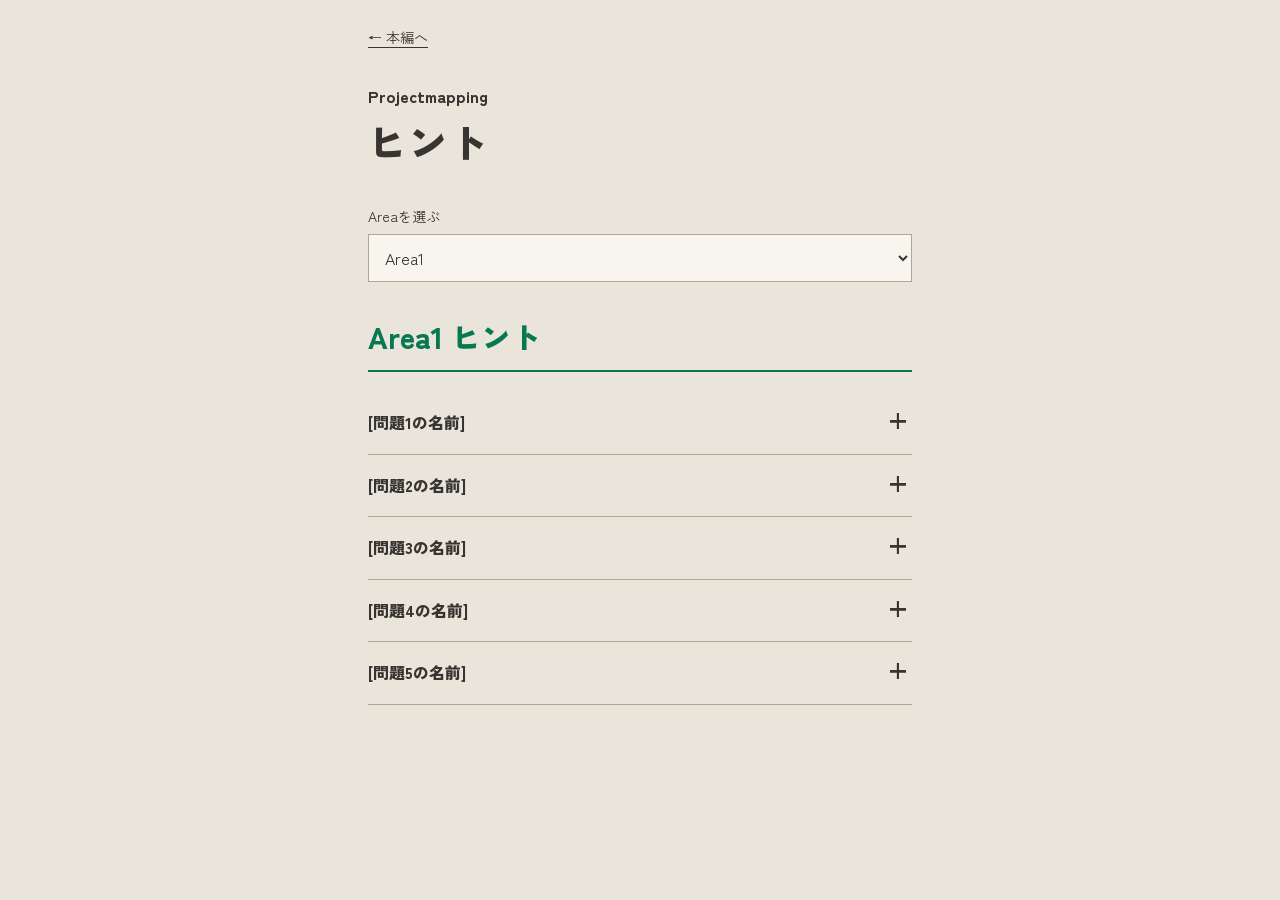
==== hints.html @ 86472c0b "Include existing hint page in website package" ====
<!doctype html>
<html lang="ja">
  <head>
    <meta charset="utf-8" />
    <meta name="viewport" content="width=device-width, initial-scale=1" />
    <meta name="robots" content="noindex,nofollow" />
    <meta name="theme-color" content="#eae5da" />
    <title>ヒント | Projectmapping</title>
    <link rel="stylesheet" href="./hints.css" />
    <script type="module" src="./hints.mjs"></script>
  </head>
  <body>
    <main>
      <a class="back-link" href="./index.html">← 本編へ</a>
      <header>
        <p class="brand">Projectmapping</p>
        <h1>ヒント</h1>
      </header>
      <div class="area-picker">
        <label for="area-select">Areaを選ぶ</label>
        <select id="area-select" disabled></select>
      </div>
      <p id="hint-status" role="status">読み込み中…</p>
      <section id="hint-page" aria-labelledby="area-title"></section>
      <noscript>ヒントを表示するにはJavaScriptを有効にしてください。</noscript>
    </main>
  </body>
</html>
---- hints.css ----
@font-face { font-family: Zen; src: url('./assets/ZenKakuGothicNew-Regular.ttf') format('truetype'); font-weight: 400; font-display: swap; }
@font-face { font-family: Zen; src: url('./assets/ZenKakuGothicNew-Black.ttf') format('truetype'); font-weight: 900; font-display: swap; }
:root { font-family: Zen, sans-serif; color: #373431; background: #eae5da; --area: #077852; }
* { box-sizing: border-box; }
body { margin: 0; padding: 24px max(20px, env(safe-area-inset-right)) 64px max(20px, env(safe-area-inset-left)); }
main { max-width: 544px; margin-inline: auto; }
a { color: inherit; text-underline-offset: 4px; }
.back-link { font-size: 14px; }
header { margin: 36px 0; }
.brand { margin: 0 0 4px; font-size: 16px; font-weight: 900; }
h1 { margin: 0; font-size: 40px; }
.warning { margin: 12px 0 0; font-size: 14px; }
.area-picker { display: grid; gap: 8px; margin-bottom: 32px; }
label { font-size: 14px; }
select { width: 100%; min-height: 48px; padding: 8px 12px; border: 1px solid #b3a494; border-radius: 0; background: #f8f5ef; color: #373431; font: inherit; font-size: 16px; }
h2 { color: var(--area); font-size: 30px; border-bottom: 2px solid var(--area); padding-bottom: 12px; margin: 0 0 20px; }
.problem { border-bottom: 1px solid #b3a494; }
summary { cursor: pointer; list-style: none; padding: 18px 36px 18px 0; position: relative; font-weight: 900; line-height: 1.6; }
summary::-webkit-details-marker { display: none; }
summary::after { content: '+'; position: absolute; right: 4px; top: 16px; font-size: 24px; line-height: 1; }
details[open] > summary::after { content: '−'; }
.hint-items { padding: 0 0 24px; }
.hint-item { margin-top: 8px; background: #f8f5ef; }
.hint-item summary { padding-left: 16px; padding-right: 40px; font-size: 15px; }
.hint-item summary::after { right: 16px; }
.hint-item p { margin: 0; padding: 0 16px 20px; font-size: 16px; line-height: 1.9; white-space: pre-line; overflow-wrap: anywhere; }
.answer summary { text-decoration: underline; text-underline-offset: 4px; }
:focus-visible { outline: 3px solid #373431; outline-offset: 4px; }
::selection { background: #5fc1c7; }
#hint-status:empty { display: none; }
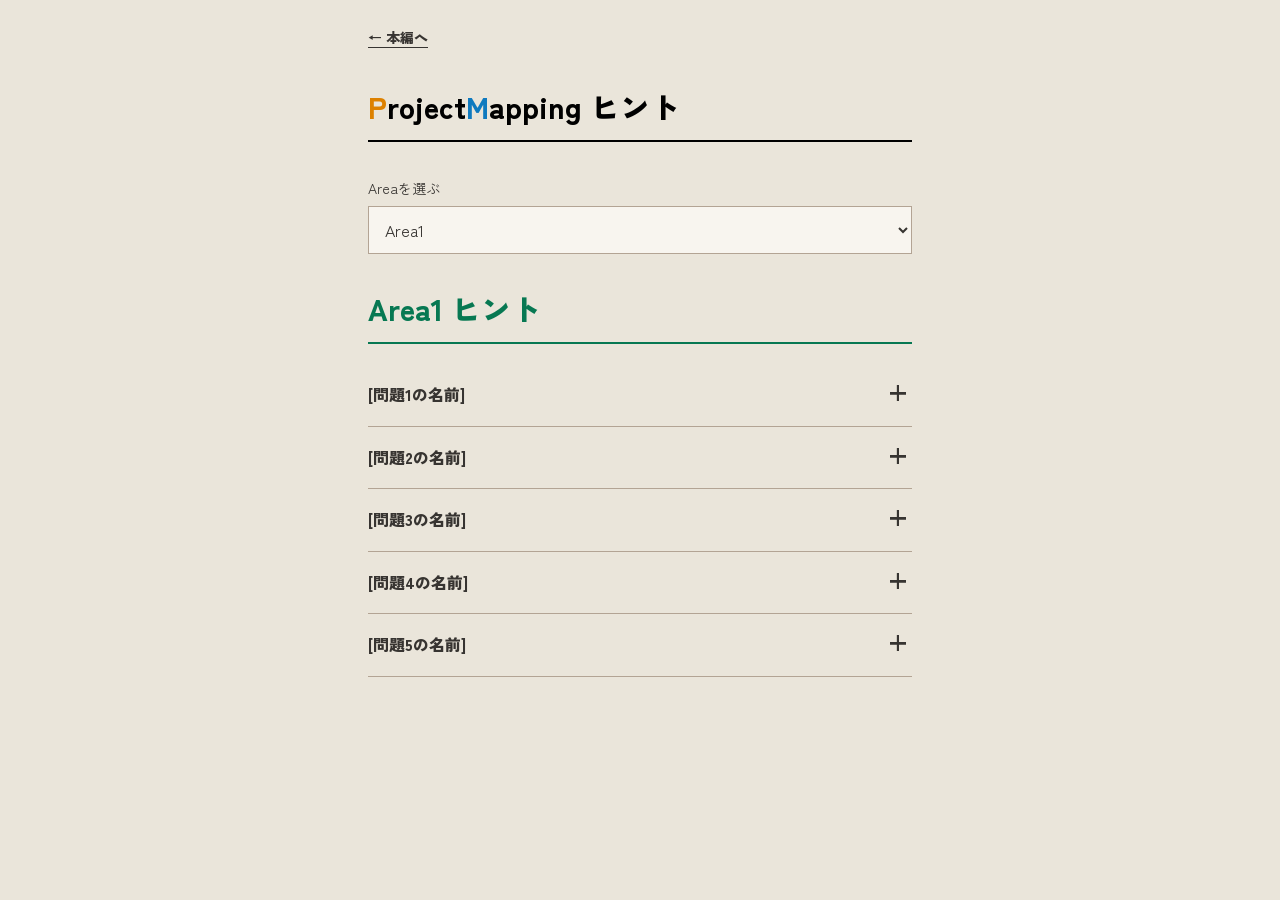
==== commit 46c8a2e9: "Update website" ====
--- a/hints.html
+++ b/hints.html
@@ -11,10 +11,14 @@
   </head>
   <body>
     <main>
-      <a class="back-link" href="./index.html">← 本編へ</a>
+      <a class="back-link" href="./index.html"><b>← 本編へ</b></a>
       <header>
-        <p class="brand">Projectmapping</p>
-        <h1>ヒント</h1>
+        <h2 class="hint-heading">
+          <span class="brand-initial brand-initial--p">P</span>roject<span
+            class="brand-initial brand-initial--m"
+            >M</span
+          >apping ヒント
+        </h2>
       </header>
       <div class="area-picker">
         <label for="area-select">Areaを選ぶ</label>
--- a/hints.css
+++ b/hints.css
@@ -28,3 +28,8 @@
 :focus-visible { outline: 3px solid #373431; outline-offset: 4px; }
 ::selection { background: #5fc1c7; }
 #hint-status:empty { display: none; }
+
+/* タイトルはAreaの配色と分け、頭文字だけを強調する。 */
+.hint-heading { color: #000; border-bottom-color: #000; }
+.hint-heading .brand-initial--p { color: #dd8100; }
+.hint-heading .brand-initial--m { color: #0f7abf; }
